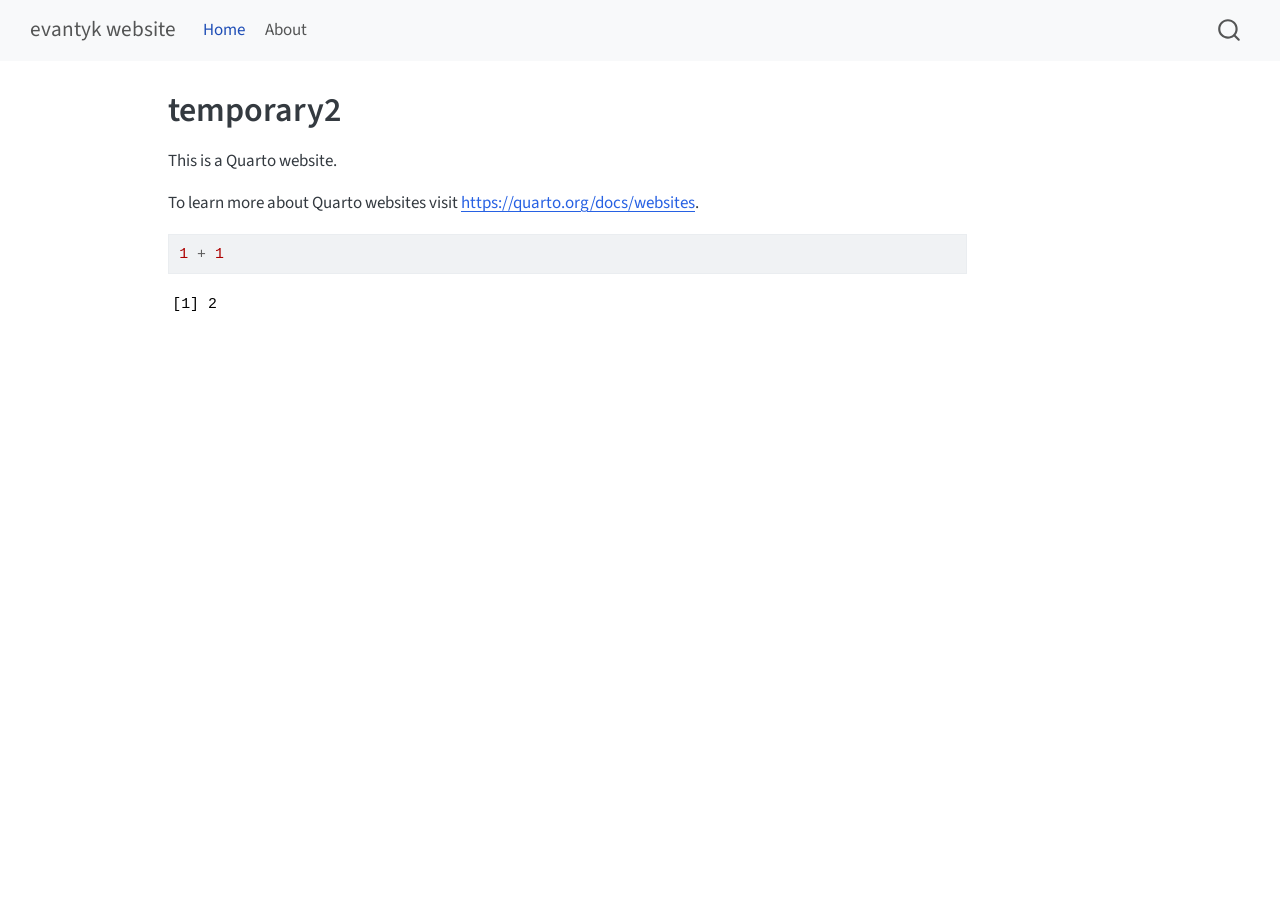
==== docs/index.html @ fbc570d2 "new" ====
<!DOCTYPE html>
<html xmlns="http://www.w3.org/1999/xhtml" lang="en" xml:lang="en"><head>

<meta charset="utf-8">
<meta name="generator" content="quarto-1.9.37">

<meta name="viewport" content="width=device-width, initial-scale=1.0, user-scalable=yes">


<title>temporary2 – evantyk website</title>
<style>
/* Default styles provided by pandoc.
** See https://pandoc.org/MANUAL.html#variables-for-html for config info.
*/
code{white-space: pre-wrap;}
span.smallcaps{font-variant: small-caps;}
div.columns{display: flex; gap: min(4vw, 1.5em);}
div.column{flex: auto; overflow-x: auto;}
div.hanging-indent{margin-left: 1.5em; text-indent: -1.5em;}
ul.task-list{list-style: none;}
ul.task-list li input[type="checkbox"] {
  width: 0.8em;
  margin: 0 0.8em 0.2em -1em; /* quarto-specific, see https://github.com/quarto-dev/quarto-cli/issues/4556 */ 
  vertical-align: middle;
}
/* CSS for syntax highlighting */
html { -webkit-text-size-adjust: 100%; }
pre > code.sourceCode { white-space: pre; position: relative; }
pre > code.sourceCode > span { display: inline-block; line-height: 1.25; }
pre > code.sourceCode > span:empty { height: 1.2em; }
.sourceCode { overflow: visible; }
code.sourceCode > span { color: inherit; text-decoration: inherit; }
div.sourceCode { margin: 1em 0; }
pre.sourceCode { margin: 0; }
@media screen {
div.sourceCode { overflow: auto; }
}
@media print {
pre > code.sourceCode { white-space: pre-wrap; }
pre > code.sourceCode > span { text-indent: -5em; padding-left: 5em; }
}
pre.numberSource code
  { counter-reset: source-line 0; }
pre.numberSource code > span
  { position: relative; left: -4em; counter-increment: source-line; }
pre.numberSource code > span > a:first-child::before
  { content: counter(source-line);
    position: relative; left: -1em; text-align: right; vertical-align: baseline;
    border: none; display: inline-block;
    -webkit-touch-callout: none; -webkit-user-select: none;
    -khtml-user-select: none; -moz-user-select: none;
    -ms-user-select: none; user-select: none;
    padding: 0 4px; width: 4em;
  }
pre.numberSource { margin-left: 3em;  padding-left: 4px; }
div.sourceCode
  {   }
@media screen {
pre > code.sourceCode > span > a:first-child::before { text-decoration: underline; }
}
</style>


<script src="site_libs/quarto-nav/quarto-nav.js"></script>
<script src="site_libs/quarto-nav/headroom.min.js"></script>
<script src="site_libs/clipboard/clipboard.min.js"></script>
<script src="site_libs/quarto-search/autocomplete.umd.js"></script>
<script src="site_libs/quarto-search/fuse.min.js"></script>
<script src="site_libs/quarto-search/quarto-search.js"></script>
<meta name="quarto:offset" content="./">
<script src="site_libs/quarto-html/quarto.js" type="module"></script>
<script src="site_libs/quarto-html/tabsets/tabsets.js" type="module"></script>
<script src="site_libs/quarto-html/popper.min.js"></script>
<script src="site_libs/quarto-html/tippy.umd.min.js"></script>
<script src="site_libs/quarto-html/anchor.min.js"></script>
<link href="site_libs/quarto-html/tippy.css" rel="stylesheet">
<link href="site_libs/quarto-html/quarto-syntax-highlighting-7f8f88aac4f3542376d5c11b86a4c14d.css" rel="stylesheet" id="quarto-text-highlighting-styles">
<script src="site_libs/bootstrap/bootstrap.min.js"></script>
<link href="site_libs/bootstrap/bootstrap-icons.css" rel="stylesheet">
<link href="site_libs/bootstrap/bootstrap-a0f9fd0d421825b736dc1bbcbcba2219.min.css" rel="stylesheet" append-hash="true" id="quarto-bootstrap" data-mode="light">
<script id="quarto-search-options" type="application/json">{
  "location": "navbar",
  "copy-button": false,
  "collapse-after": 3,
  "panel-placement": "end",
  "type": "overlay",
  "limit": 50,
  "keyboard-shortcut": [
    "f",
    "/",
    "s"
  ],
  "show-item-context": false,
  "language": {
    "search-no-results-text": "No results",
    "search-matching-documents-text": "matching documents",
    "search-copy-link-title": "Copy link to search",
    "search-hide-matches-text": "Hide additional matches",
    "search-more-match-text": "more match in this document",
    "search-more-matches-text": "more matches in this document",
    "search-clear-button-title": "Clear",
    "search-text-placeholder": "",
    "search-detached-cancel-button-title": "Cancel",
    "search-submit-button-title": "Submit",
    "search-label": "Search"
  }
}</script>


<link rel="stylesheet" href="styles.css">
</head>

<body class="nav-fixed quarto-light">

<div id="quarto-search-results"></div>
  <header id="quarto-header" class="headroom fixed-top">
    <nav class="navbar navbar-expand-lg " data-bs-theme="dark">
      <div class="navbar-container container-fluid">
      <div class="navbar-brand-container mx-auto">
    <a class="navbar-brand" href="./index.html">
    <span class="navbar-title">evantyk website</span>
    </a>
  </div>
            <div id="quarto-search" class="" title="Search"></div>
          <button class="navbar-toggler" type="button" data-bs-toggle="collapse" data-bs-target="#navbarCollapse" aria-controls="navbarCollapse" role="menu" aria-expanded="false" aria-label="Toggle navigation" onclick="if (window.quartoToggleHeadroom) { window.quartoToggleHeadroom(); }">
  <span class="navbar-toggler-icon"></span>
</button>
          <div class="collapse navbar-collapse" id="navbarCollapse">
            <ul class="navbar-nav navbar-nav-scroll me-auto">
  <li class="nav-item">
    <a class="nav-link active" href="./index.html" aria-current="page"> 
<span class="menu-text">Home</span></a>
  </li>  
  <li class="nav-item">
    <a class="nav-link" href="./about.html"> 
<span class="menu-text">About</span></a>
  </li>  
</ul>
          </div> <!-- /navcollapse -->
            <div class="quarto-navbar-tools">
</div>
      </div> <!-- /container-fluid -->
    </nav>
</header>
<!-- content -->
<div id="quarto-content" class="quarto-container page-columns page-rows-contents page-layout-article page-navbar">
<!-- sidebar -->
<!-- margin-sidebar -->
    <div id="quarto-margin-sidebar" class="sidebar margin-sidebar zindex-bottom">
        
    </div>
<!-- main -->
<main class="content" id="quarto-document-content">

<header id="title-block-header" class="quarto-title-block default">
<div class="quarto-title">
<h1 class="title">temporary2</h1>
</div>



<div class="quarto-title-meta">

    
  
    
  </div>
  


</header>


<p>This is a Quarto website.</p>
<p>To learn more about Quarto websites visit <a href="https://quarto.org/docs/websites" class="uri">https://quarto.org/docs/websites</a>.</p>
<div class="cell">
<div class="code-copy-outer-scaffold"><div class="sourceCode cell-code" id="cb1"><pre class="sourceCode r code-with-copy"><code class="sourceCode r"><span id="cb1-1"><a href="#cb1-1" aria-hidden="true" tabindex="-1"></a><span class="dv">1</span> <span class="sc">+</span> <span class="dv">1</span></span></code></pre></div><button title="Copy to Clipboard" class="code-copy-button"><i class="bi"></i></button></div>
<div class="cell-output cell-output-stdout">
<pre><code>[1] 2</code></pre>
</div>
</div>



</main> <!-- /main -->
<script id="quarto-html-after-body" type="application/javascript">
  window.document.addEventListener("DOMContentLoaded", function (event) {
    const icon = "";
    const anchorJS = new window.AnchorJS();
    anchorJS.options = {
      placement: 'right',
      icon: icon
    };
    anchorJS.add('.anchored');
    const isCodeAnnotation = (el) => {
      for (const clz of el.classList) {
        if (clz.startsWith('code-annotation-')) {                     
          return true;
        }
      }
      return false;
    }
    const onCopySuccess = function(e) {
      // button target
      const button = e.trigger;
      // don't keep focus
      button.blur();
      // flash "checked"
      button.classList.add('code-copy-button-checked');
      var currentTitle = button.getAttribute("title");
      button.setAttribute("title", "Copied!");
      let tooltip;
      if (window.bootstrap) {
        button.setAttribute("data-bs-toggle", "tooltip");
        button.setAttribute("data-bs-placement", "left");
        button.setAttribute("data-bs-title", "Copied!");
        tooltip = new bootstrap.Tooltip(button, 
          { trigger: "manual", 
            customClass: "code-copy-button-tooltip",
            offset: [0, -8]});
        tooltip.show();    
      }
      setTimeout(function() {
        if (tooltip) {
          tooltip.hide();
          button.removeAttribute("data-bs-title");
          button.removeAttribute("data-bs-toggle");
          button.removeAttribute("data-bs-placement");
        }
        button.setAttribute("title", currentTitle);
        button.classList.remove('code-copy-button-checked');
      }, 1000);
      // clear code selection
      e.clearSelection();
    }
    const getTextToCopy = function(trigger) {
      const outerScaffold = trigger.parentElement.cloneNode(true);
      const codeEl = outerScaffold.querySelector('code');
      for (const childEl of codeEl.children) {
        if (isCodeAnnotation(childEl)) {
          childEl.remove();
        }
      }
      return codeEl.innerText;
    }
    const clipboard = new window.ClipboardJS('.code-copy-button:not([data-in-quarto-modal])', {
      text: getTextToCopy
    });
    clipboard.on('success', onCopySuccess);
    if (window.document.getElementById('quarto-embedded-source-code-modal')) {
      const clipboardModal = new window.ClipboardJS('.code-copy-button[data-in-quarto-modal]', {
        text: getTextToCopy,
        container: window.document.getElementById('quarto-embedded-source-code-modal')
      });
      clipboardModal.on('success', onCopySuccess);
    }
      var localhostRegex = new RegExp(/^(?:http|https):\/\/localhost\:?[0-9]*\//);
      var mailtoRegex = new RegExp(/^mailto:/);
        var filterRegex = new RegExp('/' + window.location.host + '/');
      var isInternal = (href) => {
          return filterRegex.test(href) || localhostRegex.test(href) || mailtoRegex.test(href);
      }
      // Inspect non-navigation links and adorn them if external
     var links = window.document.querySelectorAll('a[href]:not(.nav-link):not(.navbar-brand):not(.toc-action):not(.sidebar-link):not(.sidebar-item-toggle):not(.pagination-link):not(.no-external):not([aria-hidden]):not(.dropdown-item):not(.quarto-navigation-tool):not(.about-link)');
      for (var i=0; i<links.length; i++) {
        const link = links[i];
        if (!isInternal(link.href)) {
          // undo the damage that might have been done by quarto-nav.js in the case of
          // links that we want to consider external
          if (link.dataset.originalHref !== undefined) {
            link.href = link.dataset.originalHref;
          }
        }
      }
    function tippyHover(el, contentFn, onTriggerFn, onUntriggerFn) {
      const config = {
        allowHTML: true,
        maxWidth: 500,
        delay: 100,
        arrow: false,
        appendTo: function(el) {
            return el.parentElement;
        },
        interactive: true,
        interactiveBorder: 10,
        theme: 'quarto',
        placement: 'bottom-start',
      };
      if (contentFn) {
        config.content = contentFn;
      }
      if (onTriggerFn) {
        config.onTrigger = onTriggerFn;
      }
      if (onUntriggerFn) {
        config.onUntrigger = onUntriggerFn;
      }
      window.tippy(el, config); 
    }
    const noterefs = window.document.querySelectorAll('a[role="doc-noteref"]');
    for (var i=0; i<noterefs.length; i++) {
      const ref = noterefs[i];
      tippyHover(ref, function() {
        // use id or data attribute instead here
        let href = ref.getAttribute('data-footnote-href') || ref.getAttribute('href');
        try { href = new URL(href).hash; } catch {}
        const id = href.replace(/^#\/?/, "");
        const note = window.document.getElementById(id);
        if (note) {
          return note.innerHTML;
        } else {
          return "";
        }
      });
    }
    const xrefs = window.document.querySelectorAll('a.quarto-xref');
    const processXRef = (id, note) => {
      // Strip column container classes
      const stripColumnClz = (el) => {
        el.classList.remove("page-full", "page-columns");
        if (el.children) {
          for (const child of el.children) {
            stripColumnClz(child);
          }
        }
      }
      stripColumnClz(note)
      if (id === null || id.startsWith('sec-')) {
        // Special case sections, only their first couple elements
        const container = document.createElement("div");
        if (note.children && note.children.length > 2) {
          container.appendChild(note.children[0].cloneNode(true));
          for (let i = 1; i < note.children.length; i++) {
            const child = note.children[i];
            if (child.tagName === "P" && child.innerText === "") {
              continue;
            } else {
              container.appendChild(child.cloneNode(true));
              break;
            }
          }
          if (window.Quarto?.typesetMath) {
            window.Quarto.typesetMath(container);
          }
          return container.innerHTML
        } else {
          if (window.Quarto?.typesetMath) {
            window.Quarto.typesetMath(note);
          }
          return note.innerHTML;
        }
      } else {
        // Remove any anchor links if they are present
        const anchorLink = note.querySelector('a.anchorjs-link');
        if (anchorLink) {
          anchorLink.remove();
        }
        if (window.Quarto?.typesetMath) {
          window.Quarto.typesetMath(note);
        }
        if (note.classList.contains("callout")) {
          return note.outerHTML;
        } else {
          return note.innerHTML;
        }
      }
    }
    for (var i=0; i<xrefs.length; i++) {
      const xref = xrefs[i];
      tippyHover(xref, undefined, function(instance) {
        instance.disable();
        let url = xref.getAttribute('href');
        let hash = undefined; 
        if (url.startsWith('#')) {
          hash = url;
        } else {
          try { hash = new URL(url).hash; } catch {}
        }
        if (hash) {
          const id = hash.replace(/^#\/?/, "");
          const note = window.document.getElementById(id);
          if (note !== null) {
            try {
              const html = processXRef(id, note.cloneNode(true));
              instance.setContent(html);
            } finally {
              instance.enable();
              instance.show();
            }
          } else {
            // See if we can fetch this
            fetch(url.split('#')[0])
            .then(res => res.text())
            .then(html => {
              const parser = new DOMParser();
              const htmlDoc = parser.parseFromString(html, "text/html");
              const note = htmlDoc.getElementById(id);
              if (note !== null) {
                const html = processXRef(id, note);
                instance.setContent(html);
              } 
            }).finally(() => {
              instance.enable();
              instance.show();
            });
          }
        } else {
          // See if we can fetch a full url (with no hash to target)
          // This is a special case and we should probably do some content thinning / targeting
          fetch(url)
          .then(res => res.text())
          .then(html => {
            const parser = new DOMParser();
            const htmlDoc = parser.parseFromString(html, "text/html");
            const note = htmlDoc.querySelector('main.content');
            if (note !== null) {
              // This should only happen for chapter cross references
              // (since there is no id in the URL)
              // remove the first header
              if (note.children.length > 0 && note.children[0].tagName === "HEADER") {
                note.children[0].remove();
              }
              const html = processXRef(null, note);
              instance.setContent(html);
            } 
          }).finally(() => {
            instance.enable();
            instance.show();
          });
        }
      }, function(instance) {
      });
    }
        let selectedAnnoteEl;
        const selectorForAnnotation = ( cell, annotation) => {
          let cellAttr = 'data-code-cell="' + cell + '"';
          let lineAttr = 'data-code-annotation="' +  annotation + '"';
          const selector = 'span[' + cellAttr + '][' + lineAttr + ']';
          return selector;
        }
        const selectCodeLines = (annoteEl) => {
          const doc = window.document;
          const targetCell = annoteEl.getAttribute("data-target-cell");
          const targetAnnotation = annoteEl.getAttribute("data-target-annotation");
          const annoteSpan = window.document.querySelector(selectorForAnnotation(targetCell, targetAnnotation));
          const lines = annoteSpan.getAttribute("data-code-lines").split(",");
          const lineIds = lines.map((line) => {
            return targetCell + "-" + line;
          })
          let top = null;
          let height = null;
          let parent = null;
          if (lineIds.length > 0) {
              //compute the position of the single el (top and bottom and make a div)
              const el = window.document.getElementById(lineIds[0]);
              top = el.offsetTop;
              height = el.offsetHeight;
              parent = el.parentElement.parentElement;
            if (lineIds.length > 1) {
              const lastEl = window.document.getElementById(lineIds[lineIds.length - 1]);
              const bottom = lastEl.offsetTop + lastEl.offsetHeight;
              height = bottom - top;
            }
            if (top !== null && height !== null && parent !== null) {
              // cook up a div (if necessary) and position it 
              let div = window.document.getElementById("code-annotation-line-highlight");
              if (div === null) {
                div = window.document.createElement("div");
                div.setAttribute("id", "code-annotation-line-highlight");
                div.style.position = 'absolute';
                parent.appendChild(div);
              }
              div.style.top = top - 2 + "px";
              div.style.height = height + 4 + "px";
              div.style.left = 0;
              let gutterDiv = window.document.getElementById("code-annotation-line-highlight-gutter");
              if (gutterDiv === null) {
                gutterDiv = window.document.createElement("div");
                gutterDiv.setAttribute("id", "code-annotation-line-highlight-gutter");
                gutterDiv.style.position = 'absolute';
                const codeCell = window.document.getElementById(targetCell);
                const gutter = codeCell.querySelector('.code-annotation-gutter');
                gutter.appendChild(gutterDiv);
              }
              gutterDiv.style.top = top - 2 + "px";
              gutterDiv.style.height = height + 4 + "px";
            }
            selectedAnnoteEl = annoteEl;
          }
        };
        const unselectCodeLines = () => {
          const elementsIds = ["code-annotation-line-highlight", "code-annotation-line-highlight-gutter"];
          elementsIds.forEach((elId) => {
            const div = window.document.getElementById(elId);
            if (div) {
              div.remove();
            }
          });
          selectedAnnoteEl = undefined;
        };
          // Handle positioning of the toggle
      window.addEventListener(
        "resize",
        throttle(() => {
          elRect = undefined;
          if (selectedAnnoteEl) {
            selectCodeLines(selectedAnnoteEl);
          }
        }, 10)
      );
      function throttle(fn, ms) {
      let throttle = false;
      let timer;
        return (...args) => {
          if(!throttle) { // first call gets through
              fn.apply(this, args);
              throttle = true;
          } else { // all the others get throttled
              if(timer) clearTimeout(timer); // cancel #2
              timer = setTimeout(() => {
                fn.apply(this, args);
                timer = throttle = false;
              }, ms);
          }
        };
      }
        // Attach click handler to the DT
        const annoteDls = window.document.querySelectorAll('dt[data-target-cell]');
        for (const annoteDlNode of annoteDls) {
          annoteDlNode.addEventListener('click', (event) => {
            const clickedEl = event.target;
            if (clickedEl !== selectedAnnoteEl) {
              unselectCodeLines();
              const activeEl = window.document.querySelector('dt[data-target-cell].code-annotation-active');
              if (activeEl) {
                activeEl.classList.remove('code-annotation-active');
              }
              selectCodeLines(clickedEl);
              clickedEl.classList.add('code-annotation-active');
            } else {
              // Unselect the line
              unselectCodeLines();
              clickedEl.classList.remove('code-annotation-active');
            }
          });
        }
    const findCites = (el) => {
      const parentEl = el.parentElement;
      if (parentEl) {
        const cites = parentEl.dataset.cites;
        if (cites) {
          return {
            el,
            cites: cites.split(' ')
          };
        } else {
          return findCites(el.parentElement)
        }
      } else {
        return undefined;
      }
    };
    var bibliorefs = window.document.querySelectorAll('a[role="doc-biblioref"]');
    for (var i=0; i<bibliorefs.length; i++) {
      const ref = bibliorefs[i];
      const citeInfo = findCites(ref);
      if (citeInfo) {
        tippyHover(citeInfo.el, function() {
          var popup = window.document.createElement('div');
          citeInfo.cites.forEach(function(cite) {
            var citeDiv = window.document.createElement('div');
            citeDiv.classList.add('hanging-indent');
            citeDiv.classList.add('csl-entry');
            var biblioDiv = window.document.getElementById('ref-' + cite);
            if (biblioDiv) {
              citeDiv.innerHTML = biblioDiv.innerHTML;
            }
            popup.appendChild(citeDiv);
          });
          return popup.innerHTML;
        });
      }
    }
  });
  </script>
</div> <!-- /content -->




</body></html>
---- docs/site_libs/quarto-html/tippy.css ----
.tippy-box[data-animation=fade][data-state=hidden]{opacity:0}[data-tippy-root]{max-width:calc(100vw - 10px)}.tippy-box{position:relative;background-color:#333;color:#fff;border-radius:4px;font-size:14px;line-height:1.4;white-space:normal;outline:0;transition-property:transform,visibility,opacity}.tippy-box[data-placement^=top]>.tippy-arrow{bottom:0}.tippy-box[data-placement^=top]>.tippy-arrow:before{bottom:-7px;left:0;border-width:8px 8px 0;border-top-color:initial;transform-origin:center top}.tippy-box[data-placement^=bottom]>.tippy-arrow{top:0}.tippy-box[data-placement^=bottom]>.tippy-arrow:before{top:-7px;left:0;border-width:0 8px 8px;border-bottom-color:initial;transform-origin:center bottom}.tippy-box[data-placement^=left]>.tippy-arrow{right:0}.tippy-box[data-placement^=left]>.tippy-arrow:before{border-width:8px 0 8px 8px;border-left-color:initial;right:-7px;transform-origin:center left}.tippy-box[data-placement^=right]>.tippy-arrow{left:0}.tippy-box[data-placement^=right]>.tippy-arrow:before{left:-7px;border-width:8px 8px 8px 0;border-right-color:initial;transform-origin:center right}.tippy-box[data-inertia][data-state=visible]{transition-timing-function:cubic-bezier(.54,1.5,.38,1.11)}.tippy-arrow{width:16px;height:16px;color:#333}.tippy-arrow:before{content:"";position:absolute;border-color:transparent;border-style:solid}.tippy-content{position:relative;padding:5px 9px;z-index:1}
---- docs/site_libs/quarto-html/quarto-syntax-highlighting-7f8f88aac4f3542376d5c11b86a4c14d.css ----
/* quarto syntax highlight colors */
:root {
  --quarto-hl-ot-color: #003B4F;
  --quarto-hl-at-color: #657422;
  --quarto-hl-ss-color: #20794D;
  --quarto-hl-an-color: #5E5E5E;
  --quarto-hl-fu-color: #4758AB;
  --quarto-hl-st-color: #20794D;
  --quarto-hl-cf-color: #003B4F;
  --quarto-hl-op-color: #5E5E5E;
  --quarto-hl-er-color: #AD0000;
  --quarto-hl-bn-color: #AD0000;
  --quarto-hl-al-color: #AD0000;
  --quarto-hl-va-color: #111111;
  --quarto-hl-bu-color: inherit;
  --quarto-hl-ex-color: inherit;
  --quarto-hl-pp-color: #AD0000;
  --quarto-hl-in-color: #5E5E5E;
  --quarto-hl-vs-color: #20794D;
  --quarto-hl-wa-color: #5E5E5E;
  --quarto-hl-do-color: #5E5E5E;
  --quarto-hl-im-color: #00769E;
  --quarto-hl-ch-color: #20794D;
  --quarto-hl-dt-color: #AD0000;
  --quarto-hl-fl-color: #AD0000;
  --quarto-hl-co-color: #5E5E5E;
  --quarto-hl-cv-color: #5E5E5E;
  --quarto-hl-cn-color: #8f5902;
  --quarto-hl-sc-color: #5E5E5E;
  --quarto-hl-dv-color: #AD0000;
  --quarto-hl-kw-color: #003B4F;
}

/* other quarto variables */
:root {
  --quarto-font-monospace: SFMono-Regular, Menlo, Monaco, Consolas, "Liberation Mono", "Courier New", monospace;
}

/* syntax highlight based on Pandoc's rules */
pre > code.sourceCode > span {
  color: #003B4F;
}

code.sourceCode > span {
  color: #003B4F;
}

div.sourceCode,
div.sourceCode pre.sourceCode {
  color: #003B4F;
}

/* Normal */
code span {
  color: #003B4F;
}

/* Alert */
code span.al {
  color: #AD0000;
  font-style: inherit;
}

/* Annotation */
code span.an {
  color: #5E5E5E;
  font-style: inherit;
}

/* Attribute */
code span.at {
  color: #657422;
  font-style: inherit;
}

/* BaseN */
code span.bn {
  color: #AD0000;
  font-style: inherit;
}

/* BuiltIn */
code span.bu {
  font-style: inherit;
}

/* ControlFlow */
code span.cf {
  color: #003B4F;
  font-weight: bold;
  font-style: inherit;
}

/* Char */
code span.ch {
  color: #20794D;
  font-style: inherit;
}

/* Constant */
code span.cn {
  color: #8f5902;
  font-style: inherit;
}

/* Comment */
code span.co {
  color: #5E5E5E;
  font-style: inherit;
}

/* CommentVar */
code span.cv {
  color: #5E5E5E;
  font-style: italic;
}

/* Documentation */
code span.do {
  color: #5E5E5E;
  font-style: italic;
}

/* DataType */
code span.dt {
  color: #AD0000;
  font-style: inherit;
}

/* DecVal */
code span.dv {
  color: #AD0000;
  font-style: inherit;
}

/* Error */
code span.er {
  color: #AD0000;
  font-style: inherit;
}

/* Extension */
code span.ex {
  font-style: inherit;
}

/* Float */
code span.fl {
  color: #AD0000;
  font-style: inherit;
}

/* Function */
code span.fu {
  color: #4758AB;
  font-style: inherit;
}

/* Import */
code span.im {
  color: #00769E;
  font-style: inherit;
}

/* Information */
code span.in {
  color: #5E5E5E;
  font-style: inherit;
}

/* Keyword */
code span.kw {
  color: #003B4F;
  font-weight: bold;
  font-style: inherit;
}

/* Operator */
code span.op {
  color: #5E5E5E;
  font-style: inherit;
}

/* Other */
code span.ot {
  color: #003B4F;
  font-style: inherit;
}

/* Preprocessor */
code span.pp {
  color: #AD0000;
  font-style: inherit;
}

/* SpecialChar */
code span.sc {
  color: #5E5E5E;
  font-style: inherit;
}

/* SpecialString */
code span.ss {
  color: #20794D;
  font-style: inherit;
}

/* String */
code span.st {
  color: #20794D;
  font-style: inherit;
}

/* Variable */
code span.va {
  color: #111111;
  font-style: inherit;
}

/* VerbatimString */
code span.vs {
  color: #20794D;
  font-style: inherit;
}

/* Warning */
code span.wa {
  color: #5E5E5E;
  font-style: italic;
}

.prevent-inlining {
  content: "</";
}

/*# sourceMappingURL=789ad8cd35626ba772517505b42a116e.css.map */
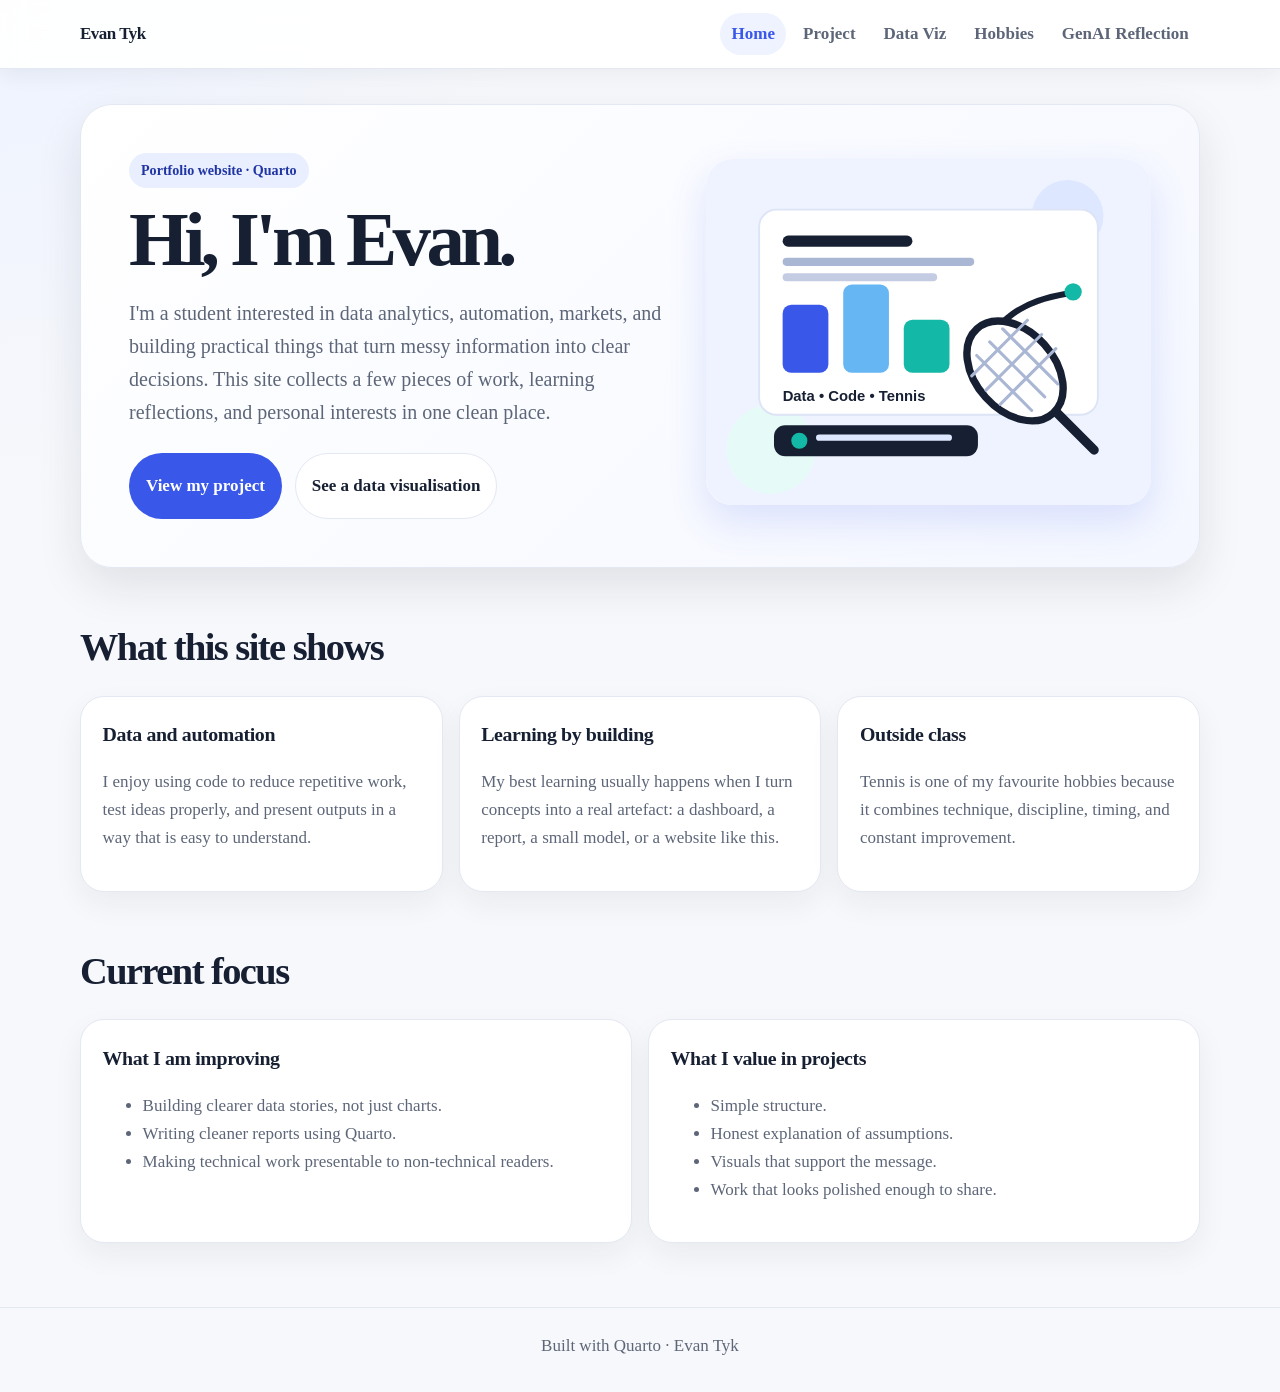
==== commit a2ce87c3: "Add files via upload updated files" ====
--- a/docs/index.html
+++ b/docs/index.html
@@ -1,591 +1,48 @@
-<!DOCTYPE html>
-<html xmlns="http://www.w3.org/1999/xhtml" lang="en" xml:lang="en"><head>
+<!doctype html>
+<html lang="en">
+<head>
+  <meta charset="utf-8">
+  <meta name="viewport" content="width=device-width, initial-scale=1">
+  <title>Home | Evan Tyk</title>
+  <meta name="description" content="Portfolio website built with Quarto by Evan Tyk.">
+  <link rel="stylesheet" href="styles.css">
+</head>
+<body>
+  <nav class="site-nav" aria-label="Main navigation">
+    <div class="nav-inner">
+      <a class="brand" href="index.html">Evan Tyk</a>
+      <div class="nav-links"><a class="active" href="index.html">Home</a><a class="" href="project.html">Project</a><a class="" href="data-visualization.html">Data Viz</a><a class="" href="hobbies.html">Hobbies</a><a class="" href="genai-reflection.html">GenAI Reflection</a></div>
+    </div>
+  </nav>
+  <main class="content">
 
-<meta charset="utf-8">
-<meta name="generator" content="quarto-1.9.37">
+<section class="hero">
+  <div class="hero-copy">
+    <span class="eyebrow">Portfolio website · Quarto</span>
+    <h1>Hi, I'm Evan.</h1>
+    <p class="lead">I'm a student interested in data analytics, automation, markets, and building practical things that turn messy information into clear decisions. This site collects a few pieces of work, learning reflections, and personal interests in one clean place.</p>
+    <div class="portfolio-button-row">
+      <a class="portfolio-btn portfolio-btn-primary" href="project.html">View my project</a>
+      <a class="portfolio-btn portfolio-btn-outline" href="data-visualization.html">See a data visualisation</a>
+    </div>
+  </div>
+  <div class="hero-visual"><img src="assets/profile-card.svg" alt="Illustration of data charts, code and tennis representing Evan's interests"></div>
+</section>
 
-<meta name="viewport" content="width=device-width, initial-scale=1.0, user-scalable=yes">
+<h2 class="section-title">What this site shows</h2>
+<section class="portfolio-grid">
+  <article class="portfolio-card"><h3>Data and automation</h3><p>I enjoy using code to reduce repetitive work, test ideas properly, and present outputs in a way that is easy to understand.</p></article>
+  <article class="portfolio-card"><h3>Learning by building</h3><p>My best learning usually happens when I turn concepts into a real artefact: a dashboard, a report, a small model, or a website like this.</p></article>
+  <article class="portfolio-card"><h3>Outside class</h3><p>Tennis is one of my favourite hobbies because it combines technique, discipline, timing, and constant improvement.</p></article>
+</section>
 
+<h2 class="section-title">Current focus</h2>
+<section class="portfolio-grid portfolio-grid-two">
+  <article class="portfolio-card"><h3>What I am improving</h3><ul><li>Building clearer data stories, not just charts.</li><li>Writing cleaner reports using Quarto.</li><li>Making technical work presentable to non-technical readers.</li></ul></article>
+  <article class="portfolio-card"><h3>What I value in projects</h3><ul><li>Simple structure.</li><li>Honest explanation of assumptions.</li><li>Visuals that support the message.</li><li>Work that looks polished enough to share.</li></ul></article>
+</section>
 
-<title>temporary2 – evantyk website</title>
-<style>
-/* Default styles provided by pandoc.
-** See https://pandoc.org/MANUAL.html#variables-for-html for config info.
-*/
-code{white-space: pre-wrap;}
-span.smallcaps{font-variant: small-caps;}
-div.columns{display: flex; gap: min(4vw, 1.5em);}
-div.column{flex: auto; overflow-x: auto;}
-div.hanging-indent{margin-left: 1.5em; text-indent: -1.5em;}
-ul.task-list{list-style: none;}
-ul.task-list li input[type="checkbox"] {
-  width: 0.8em;
-  margin: 0 0.8em 0.2em -1em; /* quarto-specific, see https://github.com/quarto-dev/quarto-cli/issues/4556 */ 
-  vertical-align: middle;
-}
-/* CSS for syntax highlighting */
-html { -webkit-text-size-adjust: 100%; }
-pre > code.sourceCode { white-space: pre; position: relative; }
-pre > code.sourceCode > span { display: inline-block; line-height: 1.25; }
-pre > code.sourceCode > span:empty { height: 1.2em; }
-.sourceCode { overflow: visible; }
-code.sourceCode > span { color: inherit; text-decoration: inherit; }
-div.sourceCode { margin: 1em 0; }
-pre.sourceCode { margin: 0; }
-@media screen {
-div.sourceCode { overflow: auto; }
-}
-@media print {
-pre > code.sourceCode { white-space: pre-wrap; }
-pre > code.sourceCode > span { text-indent: -5em; padding-left: 5em; }
-}
-pre.numberSource code
-  { counter-reset: source-line 0; }
-pre.numberSource code > span
-  { position: relative; left: -4em; counter-increment: source-line; }
-pre.numberSource code > span > a:first-child::before
-  { content: counter(source-line);
-    position: relative; left: -1em; text-align: right; vertical-align: baseline;
-    border: none; display: inline-block;
-    -webkit-touch-callout: none; -webkit-user-select: none;
-    -khtml-user-select: none; -moz-user-select: none;
-    -ms-user-select: none; user-select: none;
-    padding: 0 4px; width: 4em;
-  }
-pre.numberSource { margin-left: 3em;  padding-left: 4px; }
-div.sourceCode
-  {   }
-@media screen {
-pre > code.sourceCode > span > a:first-child::before { text-decoration: underline; }
-}
-</style>
-
-
-<script src="site_libs/quarto-nav/quarto-nav.js"></script>
-<script src="site_libs/quarto-nav/headroom.min.js"></script>
-<script src="site_libs/clipboard/clipboard.min.js"></script>
-<script src="site_libs/quarto-search/autocomplete.umd.js"></script>
-<script src="site_libs/quarto-search/fuse.min.js"></script>
-<script src="site_libs/quarto-search/quarto-search.js"></script>
-<meta name="quarto:offset" content="./">
-<script src="site_libs/quarto-html/quarto.js" type="module"></script>
-<script src="site_libs/quarto-html/tabsets/tabsets.js" type="module"></script>
-<script src="site_libs/quarto-html/popper.min.js"></script>
-<script src="site_libs/quarto-html/tippy.umd.min.js"></script>
-<script src="site_libs/quarto-html/anchor.min.js"></script>
-<link href="site_libs/quarto-html/tippy.css" rel="stylesheet">
-<link href="site_libs/quarto-html/quarto-syntax-highlighting-7f8f88aac4f3542376d5c11b86a4c14d.css" rel="stylesheet" id="quarto-text-highlighting-styles">
-<script src="site_libs/bootstrap/bootstrap.min.js"></script>
-<link href="site_libs/bootstrap/bootstrap-icons.css" rel="stylesheet">
-<link href="site_libs/bootstrap/bootstrap-a0f9fd0d421825b736dc1bbcbcba2219.min.css" rel="stylesheet" append-hash="true" id="quarto-bootstrap" data-mode="light">
-<script id="quarto-search-options" type="application/json">{
-  "location": "navbar",
-  "copy-button": false,
-  "collapse-after": 3,
-  "panel-placement": "end",
-  "type": "overlay",
-  "limit": 50,
-  "keyboard-shortcut": [
-    "f",
-    "/",
-    "s"
-  ],
-  "show-item-context": false,
-  "language": {
-    "search-no-results-text": "No results",
-    "search-matching-documents-text": "matching documents",
-    "search-copy-link-title": "Copy link to search",
-    "search-hide-matches-text": "Hide additional matches",
-    "search-more-match-text": "more match in this document",
-    "search-more-matches-text": "more matches in this document",
-    "search-clear-button-title": "Clear",
-    "search-text-placeholder": "",
-    "search-detached-cancel-button-title": "Cancel",
-    "search-submit-button-title": "Submit",
-    "search-label": "Search"
-  }
-}</script>
-
-
-<link rel="stylesheet" href="styles.css">
-</head>
-
-<body class="nav-fixed quarto-light">
-
-<div id="quarto-search-results"></div>
-  <header id="quarto-header" class="headroom fixed-top">
-    <nav class="navbar navbar-expand-lg " data-bs-theme="dark">
-      <div class="navbar-container container-fluid">
-      <div class="navbar-brand-container mx-auto">
-    <a class="navbar-brand" href="./index.html">
-    <span class="navbar-title">evantyk website</span>
-    </a>
-  </div>
-            <div id="quarto-search" class="" title="Search"></div>
-          <button class="navbar-toggler" type="button" data-bs-toggle="collapse" data-bs-target="#navbarCollapse" aria-controls="navbarCollapse" role="menu" aria-expanded="false" aria-label="Toggle navigation" onclick="if (window.quartoToggleHeadroom) { window.quartoToggleHeadroom(); }">
-  <span class="navbar-toggler-icon"></span>
-</button>
-          <div class="collapse navbar-collapse" id="navbarCollapse">
-            <ul class="navbar-nav navbar-nav-scroll me-auto">
-  <li class="nav-item">
-    <a class="nav-link active" href="./index.html" aria-current="page"> 
-<span class="menu-text">Home</span></a>
-  </li>  
-  <li class="nav-item">
-    <a class="nav-link" href="./about.html"> 
-<span class="menu-text">About</span></a>
-  </li>  
-</ul>
-          </div> <!-- /navcollapse -->
-            <div class="quarto-navbar-tools">
-</div>
-      </div> <!-- /container-fluid -->
-    </nav>
-</header>
-<!-- content -->
-<div id="quarto-content" class="quarto-container page-columns page-rows-contents page-layout-article page-navbar">
-<!-- sidebar -->
-<!-- margin-sidebar -->
-    <div id="quarto-margin-sidebar" class="sidebar margin-sidebar zindex-bottom">
-        
-    </div>
-<!-- main -->
-<main class="content" id="quarto-document-content">
-
-<header id="title-block-header" class="quarto-title-block default">
-<div class="quarto-title">
-<h1 class="title">temporary2</h1>
-</div>
-
-
-
-<div class="quarto-title-meta">
-
-    
-  
-    
-  </div>
-  
-
-
-</header>
-
-
-<p>This is a Quarto website.</p>
-<p>To learn more about Quarto websites visit <a href="https://quarto.org/docs/websites" class="uri">https://quarto.org/docs/websites</a>.</p>
-<div class="cell">
-<div class="code-copy-outer-scaffold"><div class="sourceCode cell-code" id="cb1"><pre class="sourceCode r code-with-copy"><code class="sourceCode r"><span id="cb1-1"><a href="#cb1-1" aria-hidden="true" tabindex="-1"></a><span class="dv">1</span> <span class="sc">+</span> <span class="dv">1</span></span></code></pre></div><button title="Copy to Clipboard" class="code-copy-button"><i class="bi"></i></button></div>
-<div class="cell-output cell-output-stdout">
-<pre><code>[1] 2</code></pre>
-</div>
-</div>
-
-
-
-</main> <!-- /main -->
-<script id="quarto-html-after-body" type="application/javascript">
-  window.document.addEventListener("DOMContentLoaded", function (event) {
-    const icon = "";
-    const anchorJS = new window.AnchorJS();
-    anchorJS.options = {
-      placement: 'right',
-      icon: icon
-    };
-    anchorJS.add('.anchored');
-    const isCodeAnnotation = (el) => {
-      for (const clz of el.classList) {
-        if (clz.startsWith('code-annotation-')) {                     
-          return true;
-        }
-      }
-      return false;
-    }
-    const onCopySuccess = function(e) {
-      // button target
-      const button = e.trigger;
-      // don't keep focus
-      button.blur();
-      // flash "checked"
-      button.classList.add('code-copy-button-checked');
-      var currentTitle = button.getAttribute("title");
-      button.setAttribute("title", "Copied!");
-      let tooltip;
-      if (window.bootstrap) {
-        button.setAttribute("data-bs-toggle", "tooltip");
-        button.setAttribute("data-bs-placement", "left");
-        button.setAttribute("data-bs-title", "Copied!");
-        tooltip = new bootstrap.Tooltip(button, 
-          { trigger: "manual", 
-            customClass: "code-copy-button-tooltip",
-            offset: [0, -8]});
-        tooltip.show();    
-      }
-      setTimeout(function() {
-        if (tooltip) {
-          tooltip.hide();
-          button.removeAttribute("data-bs-title");
-          button.removeAttribute("data-bs-toggle");
-          button.removeAttribute("data-bs-placement");
-        }
-        button.setAttribute("title", currentTitle);
-        button.classList.remove('code-copy-button-checked');
-      }, 1000);
-      // clear code selection
-      e.clearSelection();
-    }
-    const getTextToCopy = function(trigger) {
-      const outerScaffold = trigger.parentElement.cloneNode(true);
-      const codeEl = outerScaffold.querySelector('code');
-      for (const childEl of codeEl.children) {
-        if (isCodeAnnotation(childEl)) {
-          childEl.remove();
-        }
-      }
-      return codeEl.innerText;
-    }
-    const clipboard = new window.ClipboardJS('.code-copy-button:not([data-in-quarto-modal])', {
-      text: getTextToCopy
-    });
-    clipboard.on('success', onCopySuccess);
-    if (window.document.getElementById('quarto-embedded-source-code-modal')) {
-      const clipboardModal = new window.ClipboardJS('.code-copy-button[data-in-quarto-modal]', {
-        text: getTextToCopy,
-        container: window.document.getElementById('quarto-embedded-source-code-modal')
-      });
-      clipboardModal.on('success', onCopySuccess);
-    }
-      var localhostRegex = new RegExp(/^(?:http|https):\/\/localhost\:?[0-9]*\//);
-      var mailtoRegex = new RegExp(/^mailto:/);
-        var filterRegex = new RegExp('/' + window.location.host + '/');
-      var isInternal = (href) => {
-          return filterRegex.test(href) || localhostRegex.test(href) || mailtoRegex.test(href);
-      }
-      // Inspect non-navigation links and adorn them if external
-     var links = window.document.querySelectorAll('a[href]:not(.nav-link):not(.navbar-brand):not(.toc-action):not(.sidebar-link):not(.sidebar-item-toggle):not(.pagination-link):not(.no-external):not([aria-hidden]):not(.dropdown-item):not(.quarto-navigation-tool):not(.about-link)');
-      for (var i=0; i<links.length; i++) {
-        const link = links[i];
-        if (!isInternal(link.href)) {
-          // undo the damage that might have been done by quarto-nav.js in the case of
-          // links that we want to consider external
-          if (link.dataset.originalHref !== undefined) {
-            link.href = link.dataset.originalHref;
-          }
-        }
-      }
-    function tippyHover(el, contentFn, onTriggerFn, onUntriggerFn) {
-      const config = {
-        allowHTML: true,
-        maxWidth: 500,
-        delay: 100,
-        arrow: false,
-        appendTo: function(el) {
-            return el.parentElement;
-        },
-        interactive: true,
-        interactiveBorder: 10,
-        theme: 'quarto',
-        placement: 'bottom-start',
-      };
-      if (contentFn) {
-        config.content = contentFn;
-      }
-      if (onTriggerFn) {
-        config.onTrigger = onTriggerFn;
-      }
-      if (onUntriggerFn) {
-        config.onUntrigger = onUntriggerFn;
-      }
-      window.tippy(el, config); 
-    }
-    const noterefs = window.document.querySelectorAll('a[role="doc-noteref"]');
-    for (var i=0; i<noterefs.length; i++) {
-      const ref = noterefs[i];
-      tippyHover(ref, function() {
-        // use id or data attribute instead here
-        let href = ref.getAttribute('data-footnote-href') || ref.getAttribute('href');
-        try { href = new URL(href).hash; } catch {}
-        const id = href.replace(/^#\/?/, "");
-        const note = window.document.getElementById(id);
-        if (note) {
-          return note.innerHTML;
-        } else {
-          return "";
-        }
-      });
-    }
-    const xrefs = window.document.querySelectorAll('a.quarto-xref');
-    const processXRef = (id, note) => {
-      // Strip column container classes
-      const stripColumnClz = (el) => {
-        el.classList.remove("page-full", "page-columns");
-        if (el.children) {
-          for (const child of el.children) {
-            stripColumnClz(child);
-          }
-        }
-      }
-      stripColumnClz(note)
-      if (id === null || id.startsWith('sec-')) {
-        // Special case sections, only their first couple elements
-        const container = document.createElement("div");
-        if (note.children && note.children.length > 2) {
-          container.appendChild(note.children[0].cloneNode(true));
-          for (let i = 1; i < note.children.length; i++) {
-            const child = note.children[i];
-            if (child.tagName === "P" && child.innerText === "") {
-              continue;
-            } else {
-              container.appendChild(child.cloneNode(true));
-              break;
-            }
-          }
-          if (window.Quarto?.typesetMath) {
-            window.Quarto.typesetMath(container);
-          }
-          return container.innerHTML
-        } else {
-          if (window.Quarto?.typesetMath) {
-            window.Quarto.typesetMath(note);
-          }
-          return note.innerHTML;
-        }
-      } else {
-        // Remove any anchor links if they are present
-        const anchorLink = note.querySelector('a.anchorjs-link');
-        if (anchorLink) {
-          anchorLink.remove();
-        }
-        if (window.Quarto?.typesetMath) {
-          window.Quarto.typesetMath(note);
-        }
-        if (note.classList.contains("callout")) {
-          return note.outerHTML;
-        } else {
-          return note.innerHTML;
-        }
-      }
-    }
-    for (var i=0; i<xrefs.length; i++) {
-      const xref = xrefs[i];
-      tippyHover(xref, undefined, function(instance) {
-        instance.disable();
-        let url = xref.getAttribute('href');
-        let hash = undefined; 
-        if (url.startsWith('#')) {
-          hash = url;
-        } else {
-          try { hash = new URL(url).hash; } catch {}
-        }
-        if (hash) {
-          const id = hash.replace(/^#\/?/, "");
-          const note = window.document.getElementById(id);
-          if (note !== null) {
-            try {
-              const html = processXRef(id, note.cloneNode(true));
-              instance.setContent(html);
-            } finally {
-              instance.enable();
-              instance.show();
-            }
-          } else {
-            // See if we can fetch this
-            fetch(url.split('#')[0])
-            .then(res => res.text())
-            .then(html => {
-              const parser = new DOMParser();
-              const htmlDoc = parser.parseFromString(html, "text/html");
-              const note = htmlDoc.getElementById(id);
-              if (note !== null) {
-                const html = processXRef(id, note);
-                instance.setContent(html);
-              } 
-            }).finally(() => {
-              instance.enable();
-              instance.show();
-            });
-          }
-        } else {
-          // See if we can fetch a full url (with no hash to target)
-          // This is a special case and we should probably do some content thinning / targeting
-          fetch(url)
-          .then(res => res.text())
-          .then(html => {
-            const parser = new DOMParser();
-            const htmlDoc = parser.parseFromString(html, "text/html");
-            const note = htmlDoc.querySelector('main.content');
-            if (note !== null) {
-              // This should only happen for chapter cross references
-              // (since there is no id in the URL)
-              // remove the first header
-              if (note.children.length > 0 && note.children[0].tagName === "HEADER") {
-                note.children[0].remove();
-              }
-              const html = processXRef(null, note);
-              instance.setContent(html);
-            } 
-          }).finally(() => {
-            instance.enable();
-            instance.show();
-          });
-        }
-      }, function(instance) {
-      });
-    }
-        let selectedAnnoteEl;
-        const selectorForAnnotation = ( cell, annotation) => {
-          let cellAttr = 'data-code-cell="' + cell + '"';
-          let lineAttr = 'data-code-annotation="' +  annotation + '"';
-          const selector = 'span[' + cellAttr + '][' + lineAttr + ']';
-          return selector;
-        }
-        const selectCodeLines = (annoteEl) => {
-          const doc = window.document;
-          const targetCell = annoteEl.getAttribute("data-target-cell");
-          const targetAnnotation = annoteEl.getAttribute("data-target-annotation");
-          const annoteSpan = window.document.querySelector(selectorForAnnotation(targetCell, targetAnnotation));
-          const lines = annoteSpan.getAttribute("data-code-lines").split(",");
-          const lineIds = lines.map((line) => {
-            return targetCell + "-" + line;
-          })
-          let top = null;
-          let height = null;
-          let parent = null;
-          if (lineIds.length > 0) {
-              //compute the position of the single el (top and bottom and make a div)
-              const el = window.document.getElementById(lineIds[0]);
-              top = el.offsetTop;
-              height = el.offsetHeight;
-              parent = el.parentElement.parentElement;
-            if (lineIds.length > 1) {
-              const lastEl = window.document.getElementById(lineIds[lineIds.length - 1]);
-              const bottom = lastEl.offsetTop + lastEl.offsetHeight;
-              height = bottom - top;
-            }
-            if (top !== null && height !== null && parent !== null) {
-              // cook up a div (if necessary) and position it 
-              let div = window.document.getElementById("code-annotation-line-highlight");
-              if (div === null) {
-                div = window.document.createElement("div");
-                div.setAttribute("id", "code-annotation-line-highlight");
-                div.style.position = 'absolute';
-                parent.appendChild(div);
-              }
-              div.style.top = top - 2 + "px";
-              div.style.height = height + 4 + "px";
-              div.style.left = 0;
-              let gutterDiv = window.document.getElementById("code-annotation-line-highlight-gutter");
-              if (gutterDiv === null) {
-                gutterDiv = window.document.createElement("div");
-                gutterDiv.setAttribute("id", "code-annotation-line-highlight-gutter");
-                gutterDiv.style.position = 'absolute';
-                const codeCell = window.document.getElementById(targetCell);
-                const gutter = codeCell.querySelector('.code-annotation-gutter');
-                gutter.appendChild(gutterDiv);
-              }
-              gutterDiv.style.top = top - 2 + "px";
-              gutterDiv.style.height = height + 4 + "px";
-            }
-            selectedAnnoteEl = annoteEl;
-          }
-        };
-        const unselectCodeLines = () => {
-          const elementsIds = ["code-annotation-line-highlight", "code-annotation-line-highlight-gutter"];
-          elementsIds.forEach((elId) => {
-            const div = window.document.getElementById(elId);
-            if (div) {
-              div.remove();
-            }
-          });
-          selectedAnnoteEl = undefined;
-        };
-          // Handle positioning of the toggle
-      window.addEventListener(
-        "resize",
-        throttle(() => {
-          elRect = undefined;
-          if (selectedAnnoteEl) {
-            selectCodeLines(selectedAnnoteEl);
-          }
-        }, 10)
-      );
-      function throttle(fn, ms) {
-      let throttle = false;
-      let timer;
-        return (...args) => {
-          if(!throttle) { // first call gets through
-              fn.apply(this, args);
-              throttle = true;
-          } else { // all the others get throttled
-              if(timer) clearTimeout(timer); // cancel #2
-              timer = setTimeout(() => {
-                fn.apply(this, args);
-                timer = throttle = false;
-              }, ms);
-          }
-        };
-      }
-        // Attach click handler to the DT
-        const annoteDls = window.document.querySelectorAll('dt[data-target-cell]');
-        for (const annoteDlNode of annoteDls) {
-          annoteDlNode.addEventListener('click', (event) => {
-            const clickedEl = event.target;
-            if (clickedEl !== selectedAnnoteEl) {
-              unselectCodeLines();
-              const activeEl = window.document.querySelector('dt[data-target-cell].code-annotation-active');
-              if (activeEl) {
-                activeEl.classList.remove('code-annotation-active');
-              }
-              selectCodeLines(clickedEl);
-              clickedEl.classList.add('code-annotation-active');
-            } else {
-              // Unselect the line
-              unselectCodeLines();
-              clickedEl.classList.remove('code-annotation-active');
-            }
-          });
-        }
-    const findCites = (el) => {
-      const parentEl = el.parentElement;
-      if (parentEl) {
-        const cites = parentEl.dataset.cites;
-        if (cites) {
-          return {
-            el,
-            cites: cites.split(' ')
-          };
-        } else {
-          return findCites(el.parentElement)
-        }
-      } else {
-        return undefined;
-      }
-    };
-    var bibliorefs = window.document.querySelectorAll('a[role="doc-biblioref"]');
-    for (var i=0; i<bibliorefs.length; i++) {
-      const ref = bibliorefs[i];
-      const citeInfo = findCites(ref);
-      if (citeInfo) {
-        tippyHover(citeInfo.el, function() {
-          var popup = window.document.createElement('div');
-          citeInfo.cites.forEach(function(cite) {
-            var citeDiv = window.document.createElement('div');
-            citeDiv.classList.add('hanging-indent');
-            citeDiv.classList.add('csl-entry');
-            var biblioDiv = window.document.getElementById('ref-' + cite);
-            if (biblioDiv) {
-              citeDiv.innerHTML = biblioDiv.innerHTML;
-            }
-            popup.appendChild(citeDiv);
-          });
-          return popup.innerHTML;
-        });
-      }
-    }
-  });
-  </script>
-</div> <!-- /content -->
-
-
-
-
-</body></html>+  </main>
+  <footer class="site-footer">Built with Quarto · Evan Tyk</footer>
+</body>
+</html>
--- a/docs/styles.css
+++ b/docs/styles.css
@@ -0,0 +1,337 @@
+/* Portfolio website styling */
+:root {
+  --bg: #f7f8fb;
+  --surface: #ffffff;
+  --surface-2: #f0f4ff;
+  --text: #172033;
+  --muted: #5d6678;
+  --accent: #3957e8;
+  --accent-2: #0f766e;
+  --line: #e4e8f2;
+  --shadow: 0 18px 45px rgba(23, 32, 51, 0.10);
+  --radius: 24px;
+}
+
+body {
+  margin: 0;
+  background: radial-gradient(circle at top left, #eef3ff 0, transparent 32rem), var(--bg);
+  color: var(--text);
+  font-size: 17px;
+  line-height: 1.65;
+}
+
+.navbar {
+  box-shadow: 0 6px 20px rgba(23, 32, 51, 0.06);
+}
+
+.navbar-title {
+  font-weight: 800;
+  letter-spacing: -0.02em;
+}
+
+#title-block-header,
+.quarto-title-block,
+.quarto-title,
+h1.title {
+  display: none;
+}
+
+main.content {
+  max-width: 1120px;
+  margin: 0 auto;
+  padding: 2.2rem 1.1rem 4rem;
+}
+
+a {
+  color: var(--accent);
+}
+
+.hero {
+  display: grid;
+  grid-template-columns: minmax(0, 1.1fr) minmax(280px, 0.9fr);
+  gap: 2rem;
+  align-items: center;
+  padding: 3rem;
+  border-radius: 32px;
+  background: linear-gradient(135deg, #ffffff 0%, #f4f7ff 100%);
+  box-shadow: var(--shadow);
+  border: 1px solid var(--line);
+}
+
+.eyebrow {
+  display: inline-flex;
+  align-items: center;
+  gap: 0.45rem;
+  padding: 0.35rem 0.75rem;
+  border-radius: 999px;
+  background: #e9efff;
+  color: #2035a3;
+  font-size: 0.88rem;
+  font-weight: 700;
+  margin-bottom: 1rem;
+}
+
+.hero h1 {
+  margin: 0;
+  font-size: clamp(2.4rem, 7vw, 4.8rem);
+  line-height: 0.95;
+  letter-spacing: -0.06em;
+}
+
+.hero .lead {
+  margin: 1.25rem 0 0;
+  color: var(--muted);
+  font-size: clamp(1.05rem, 2.2vw, 1.25rem);
+  max-width: 62ch;
+}
+
+.hero-visual img {
+  width: 100%;
+  height: auto;
+  border-radius: 26px;
+  box-shadow: 0 16px 38px rgba(57, 87, 232, 0.15);
+}
+
+.portfolio-button-row {
+  display: flex;
+  flex-wrap: wrap;
+  gap: 0.8rem;
+  margin-top: 1.5rem;
+}
+
+.portfolio-btn {
+  display: inline-flex !important;
+  align-items: center;
+  justify-content: center;
+  min-height: 44px;
+  padding: 0.65rem 1rem;
+  border-radius: 999px;
+  text-decoration: none;
+  font-weight: 800;
+  border: 1px solid transparent;
+}
+
+.portfolio-btn-primary {
+  color: #ffffff;
+  background: var(--accent);
+}
+
+.portfolio-btn-outline {
+  color: var(--text);
+  background: #ffffff;
+  border-color: var(--line);
+}
+
+.section-title {
+  margin-top: 3rem;
+  margin-bottom: 1rem;
+  font-size: clamp(1.65rem, 4vw, 2.4rem);
+  letter-spacing: -0.04em;
+}
+
+.portfolio-grid {
+  display: grid !important;
+  grid-template-columns: repeat(3, minmax(0, 1fr));
+  gap: 1rem;
+}
+
+.portfolio-grid.portfolio-grid-two {
+  grid-template-columns: repeat(2, minmax(0, 1fr));
+}
+
+.portfolio-card {
+  display: block;
+  box-sizing: border-box;
+  padding: 1.35rem;
+  border-radius: var(--radius);
+  background: var(--surface);
+  border: 1px solid var(--line);
+  box-shadow: 0 12px 30px rgba(23, 32, 51, 0.06);
+}
+
+.portfolio-card h3 {
+  margin-top: 0;
+  margin-bottom: 0.35rem;
+  letter-spacing: -0.02em;
+}
+
+.portfolio-card p,
+.portfolio-card li {
+  color: var(--muted);
+}
+
+.portfolio-page-header {
+  padding: 2.4rem;
+  border-radius: 30px;
+  background: linear-gradient(135deg, #172033 0%, #263965 100%);
+  color: #ffffff;
+  box-shadow: var(--shadow);
+  margin-bottom: 1.4rem;
+}
+
+.portfolio-page-header h1 {
+  margin: 0;
+  font-size: clamp(2.1rem, 6vw, 4rem);
+  letter-spacing: -0.05em;
+  line-height: 1;
+}
+
+.portfolio-page-header p {
+  max-width: 70ch;
+  color: #dbe4ff;
+  margin-bottom: 0;
+}
+
+.portfolio-callout-box {
+  padding: 1.2rem 1.35rem;
+  border-radius: 20px;
+  background: #eefcf9;
+  border: 1px solid #c9f2ea;
+  color: #134e4a;
+  font-weight: 650;
+}
+
+.portfolio-timeline {
+  display: grid;
+  gap: 0.9rem;
+}
+
+.portfolio-timeline-item {
+  display: grid;
+  grid-template-columns: 120px minmax(0, 1fr);
+  gap: 1rem;
+  padding: 1rem;
+  border-radius: 20px;
+  background: var(--surface);
+  border: 1px solid var(--line);
+}
+
+.portfolio-timeline-item strong {
+  color: var(--accent);
+}
+
+.portfolio-viz-frame {
+  padding: 1rem;
+  border-radius: 28px;
+  background: #ffffff;
+  border: 1px solid var(--line);
+  box-shadow: var(--shadow);
+  overflow: hidden;
+}
+
+.portfolio-viz-frame img {
+  width: 100%;
+  height: auto;
+  display: block;
+}
+
+.note {
+  color: var(--muted);
+  font-size: 0.95rem;
+}
+
+.portfolio-tag-list {
+  display: flex;
+  flex-wrap: wrap;
+  gap: 0.55rem;
+  margin-top: 1rem;
+}
+
+.portfolio-tag {
+  border-radius: 999px;
+  padding: 0.35rem 0.7rem;
+  background: var(--surface-2);
+  color: #293c8f;
+  font-size: 0.9rem;
+  font-weight: 700;
+}
+
+@media (max-width: 820px) {
+  main.content {
+    padding-top: 1.2rem;
+  }
+
+  .hero,
+  .portfolio-grid,
+  .portfolio-grid.portfolio-grid-two,
+  .portfolio-timeline-item {
+    grid-template-columns: 1fr;
+  }
+
+  .hero,
+  .portfolio-page-header {
+    padding: 1.5rem;
+    border-radius: 24px;
+  }
+
+  .hero-visual {
+    order: -1;
+  }
+
+  .portfolio-button-row {
+    flex-direction: column;
+  }
+
+  .portfolio-btn {
+    width: 100%;
+  }
+}
+/* Static docs fallback navbar/footer styles */
+.site-nav {
+  position: sticky;
+  top: 0;
+  z-index: 20;
+  background: rgba(255, 255, 255, 0.92);
+  backdrop-filter: blur(12px);
+  border-bottom: 1px solid var(--line);
+  box-shadow: 0 6px 20px rgba(23, 32, 51, 0.06);
+}
+.nav-inner {
+  max-width: 1120px;
+  margin: 0 auto;
+  padding: 0.8rem 1.1rem;
+  display: flex;
+  align-items: center;
+  justify-content: space-between;
+  gap: 1rem;
+}
+.brand {
+  color: var(--text);
+  font-weight: 900;
+  text-decoration: none;
+  letter-spacing: -0.03em;
+}
+.nav-links {
+  display: flex;
+  align-items: center;
+  gap: 0.35rem;
+  flex-wrap: wrap;
+  justify-content: flex-end;
+}
+.nav-links a {
+  color: var(--muted);
+  text-decoration: none;
+  font-weight: 750;
+  padding: 0.45rem 0.7rem;
+  border-radius: 999px;
+}
+.nav-links a.active,
+.nav-links a:hover {
+  color: var(--accent);
+  background: #eef3ff;
+}
+.site-footer {
+  text-align: center;
+  color: var(--muted);
+  border-top: 1px solid var(--line);
+  padding: 1.5rem 1rem 2rem;
+}
+@media (max-width: 820px) {
+  .nav-inner {
+    align-items: flex-start;
+    flex-direction: column;
+  }
+  .nav-links {
+    justify-content: flex-start;
+  }
+}
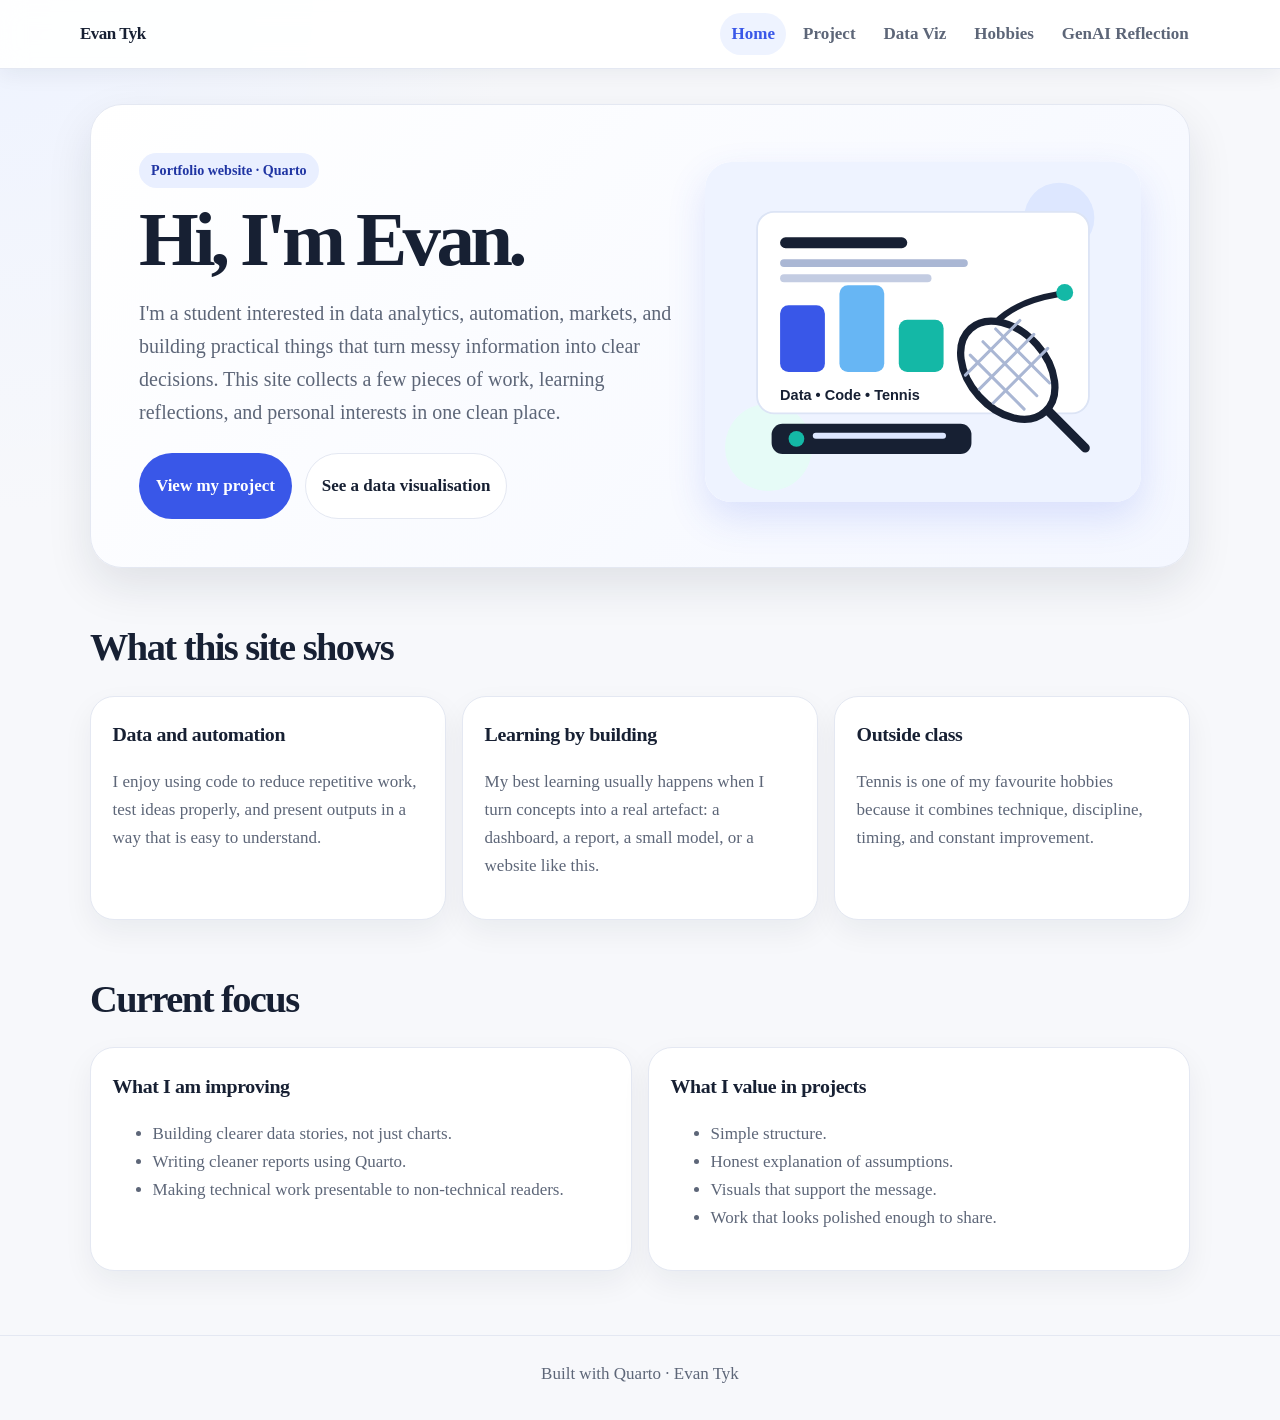
==== commit 0a5d0ae4: "Add files via upload new" ====
--- a/docs/index.html
+++ b/docs/index.html
@@ -5,7 +5,371 @@
   <meta name="viewport" content="width=device-width, initial-scale=1">
   <title>Home | Evan Tyk</title>
   <meta name="description" content="Portfolio website built with Quarto by Evan Tyk.">
-  <link rel="stylesheet" href="styles.css">
+  <style>
+/* Portfolio website styling - inlined for GitHub Pages reliability */
+:root {
+  --bg: #f7f8fb;
+  --surface: #ffffff;
+  --surface-2: #f0f4ff;
+  --text: #172033;
+  --muted: #5d6678;
+  --accent: #3957e8;
+  --accent-2: #0f766e;
+  --line: #e4e8f2;
+  --shadow: 0 18px 45px rgba(23, 32, 51, 0.10);
+  --radius: 24px;
+}
+
+body {
+  margin: 0;
+  background: radial-gradient(circle at top left, #eef3ff 0, transparent 32rem), var(--bg);
+  color: var(--text);
+  font-size: 17px;
+  line-height: 1.65;
+}
+
+.navbar {
+  box-shadow: 0 6px 20px rgba(23, 32, 51, 0.06);
+}
+
+.navbar-title {
+  font-weight: 800;
+  letter-spacing: -0.02em;
+}
+
+#title-block-header,
+.quarto-title-block,
+.quarto-title,
+h1.title {
+  display: none;
+}
+
+main.content {
+  max-width: 1120px;
+  margin: 0 auto;
+  padding: 2.2rem 1.1rem 4rem;
+}
+
+a {
+  color: var(--accent);
+}
+
+.hero {
+  display: grid;
+  grid-template-columns: minmax(0, 1.1fr) minmax(280px, 0.9fr);
+  gap: 2rem;
+  align-items: center;
+  padding: 3rem;
+  border-radius: 32px;
+  background: linear-gradient(135deg, #ffffff 0%, #f4f7ff 100%);
+  box-shadow: var(--shadow);
+  border: 1px solid var(--line);
+}
+
+.eyebrow {
+  display: inline-flex;
+  align-items: center;
+  gap: 0.45rem;
+  padding: 0.35rem 0.75rem;
+  border-radius: 999px;
+  background: #e9efff;
+  color: #2035a3;
+  font-size: 0.88rem;
+  font-weight: 700;
+  margin-bottom: 1rem;
+}
+
+.hero h1 {
+  margin: 0;
+  font-size: clamp(2.4rem, 7vw, 4.8rem);
+  line-height: 0.95;
+  letter-spacing: -0.06em;
+}
+
+.hero .lead {
+  margin: 1.25rem 0 0;
+  color: var(--muted);
+  font-size: clamp(1.05rem, 2.2vw, 1.25rem);
+  max-width: 62ch;
+}
+
+.hero-visual img {
+  width: 100%;
+  height: auto;
+  border-radius: 26px;
+  box-shadow: 0 16px 38px rgba(57, 87, 232, 0.15);
+}
+
+.portfolio-button-row {
+  display: flex;
+  flex-wrap: wrap;
+  gap: 0.8rem;
+  margin-top: 1.5rem;
+}
+
+.portfolio-btn {
+  display: inline-flex !important;
+  align-items: center;
+  justify-content: center;
+  min-height: 44px;
+  padding: 0.65rem 1rem;
+  border-radius: 999px;
+  text-decoration: none;
+  font-weight: 800;
+  border: 1px solid transparent;
+}
+
+.portfolio-btn-primary {
+  color: #ffffff;
+  background: var(--accent);
+}
+
+.portfolio-btn-outline {
+  color: var(--text);
+  background: #ffffff;
+  border-color: var(--line);
+}
+
+.section-title {
+  margin-top: 3rem;
+  margin-bottom: 1rem;
+  font-size: clamp(1.65rem, 4vw, 2.4rem);
+  letter-spacing: -0.04em;
+}
+
+.portfolio-grid {
+  display: grid !important;
+  grid-template-columns: repeat(3, minmax(0, 1fr));
+  gap: 1rem;
+}
+
+.portfolio-grid.portfolio-grid-two {
+  grid-template-columns: repeat(2, minmax(0, 1fr));
+}
+
+.portfolio-card {
+  display: block;
+  box-sizing: border-box;
+  padding: 1.35rem;
+  border-radius: var(--radius);
+  background: var(--surface);
+  border: 1px solid var(--line);
+  box-shadow: 0 12px 30px rgba(23, 32, 51, 0.06);
+}
+
+.portfolio-card h3 {
+  margin-top: 0;
+  margin-bottom: 0.35rem;
+  letter-spacing: -0.02em;
+}
+
+.portfolio-card p,
+.portfolio-card li {
+  color: var(--muted);
+}
+
+.portfolio-page-header {
+  padding: 2.4rem;
+  border-radius: 30px;
+  background: linear-gradient(135deg, #172033 0%, #263965 100%);
+  color: #ffffff;
+  box-shadow: var(--shadow);
+  margin-bottom: 1.4rem;
+}
+
+.portfolio-page-header h1 {
+  margin: 0;
+  font-size: clamp(2.1rem, 6vw, 4rem);
+  letter-spacing: -0.05em;
+  line-height: 1;
+}
+
+.portfolio-page-header p {
+  max-width: 70ch;
+  color: #dbe4ff;
+  margin-bottom: 0;
+}
+
+.portfolio-callout-box {
+  padding: 1.2rem 1.35rem;
+  border-radius: 20px;
+  background: #eefcf9;
+  border: 1px solid #c9f2ea;
+  color: #134e4a;
+  font-weight: 650;
+}
+
+.portfolio-timeline {
+  display: grid;
+  gap: 0.9rem;
+}
+
+.portfolio-timeline-item {
+  display: grid;
+  grid-template-columns: 120px minmax(0, 1fr);
+  gap: 1rem;
+  padding: 1rem;
+  border-radius: 20px;
+  background: var(--surface);
+  border: 1px solid var(--line);
+}
+
+.portfolio-timeline-item strong {
+  color: var(--accent);
+}
+
+.portfolio-viz-frame {
+  padding: 1rem;
+  border-radius: 28px;
+  background: #ffffff;
+  border: 1px solid var(--line);
+  box-shadow: var(--shadow);
+  overflow: hidden;
+}
+
+.portfolio-viz-frame img {
+  width: 100%;
+  height: auto;
+  display: block;
+}
+
+.note {
+  color: var(--muted);
+  font-size: 0.95rem;
+}
+
+.portfolio-tag-list {
+  display: flex;
+  flex-wrap: wrap;
+  gap: 0.55rem;
+  margin-top: 1rem;
+}
+
+.portfolio-tag {
+  border-radius: 999px;
+  padding: 0.35rem 0.7rem;
+  background: var(--surface-2);
+  color: #293c8f;
+  font-size: 0.9rem;
+  font-weight: 700;
+}
+
+@media (max-width: 820px) {
+  main.content {
+    padding-top: 1.2rem;
+  }
+
+  .hero,
+  .portfolio-grid,
+  .portfolio-grid.portfolio-grid-two,
+  .portfolio-timeline-item {
+    grid-template-columns: 1fr;
+  }
+
+  .hero,
+  .portfolio-page-header {
+    padding: 1.5rem;
+    border-radius: 24px;
+  }
+
+  .hero-visual {
+    order: -1;
+  }
+
+  .portfolio-button-row {
+    flex-direction: column;
+  }
+
+  .portfolio-btn {
+    width: 100%;
+  }
+}
+/* Static docs fallback navbar/footer styles */
+.site-nav {
+  position: sticky;
+  top: 0;
+  z-index: 20;
+  background: rgba(255, 255, 255, 0.92);
+  backdrop-filter: blur(12px);
+  border-bottom: 1px solid var(--line);
+  box-shadow: 0 6px 20px rgba(23, 32, 51, 0.06);
+}
+.nav-inner {
+  max-width: 1120px;
+  margin: 0 auto;
+  padding: 0.8rem 1.1rem;
+  display: flex;
+  align-items: center;
+  justify-content: space-between;
+  gap: 1rem;
+}
+.brand {
+  color: var(--text);
+  font-weight: 900;
+  text-decoration: none;
+  letter-spacing: -0.03em;
+}
+.nav-links {
+  display: flex;
+  align-items: center;
+  gap: 0.35rem;
+  flex-wrap: wrap;
+  justify-content: flex-end;
+}
+.nav-links a {
+  color: var(--muted);
+  text-decoration: none;
+  font-weight: 750;
+  padding: 0.45rem 0.7rem;
+  border-radius: 999px;
+}
+.nav-links a.active,
+.nav-links a:hover {
+  color: var(--accent);
+  background: #eef3ff;
+}
+.site-footer {
+  text-align: center;
+  color: var(--muted);
+  border-top: 1px solid var(--line);
+  padding: 1.5rem 1rem 2rem;
+}
+@media (max-width: 820px) {
+  .nav-inner {
+    align-items: flex-start;
+    flex-direction: column;
+  }
+  .nav-links {
+    justify-content: flex-start;
+  }
+}
+
+  
+/* stability patch */
+main.content, main {max-width: 1100px !important; margin: 0 auto !important; width: 100% !important;}
+.portfolio-grid, .portfolio-grid-two {
+ display:flex !important;
+ flex-wrap:wrap !important;
+ gap:1rem !important;
+ width:100% !important;
+ align-items:stretch !important;
+}
+.portfolio-grid > *, .portfolio-grid-two > * {
+ flex:1 1 300px !important;
+ min-width:280px !important;
+ width:auto !important;
+ max-width:100% !important;
+}
+.portfolio-card {
+ width:100% !important;
+ overflow-wrap:break-word !important;
+ word-break:normal !important;
+}
+@media (max-width:700px){
+ .portfolio-grid > *, .portfolio-grid-two > * {min-width:100% !important;}
+}
+
+</style>
 </head>
 <body>
   <nav class="site-nav" aria-label="Main navigation">
